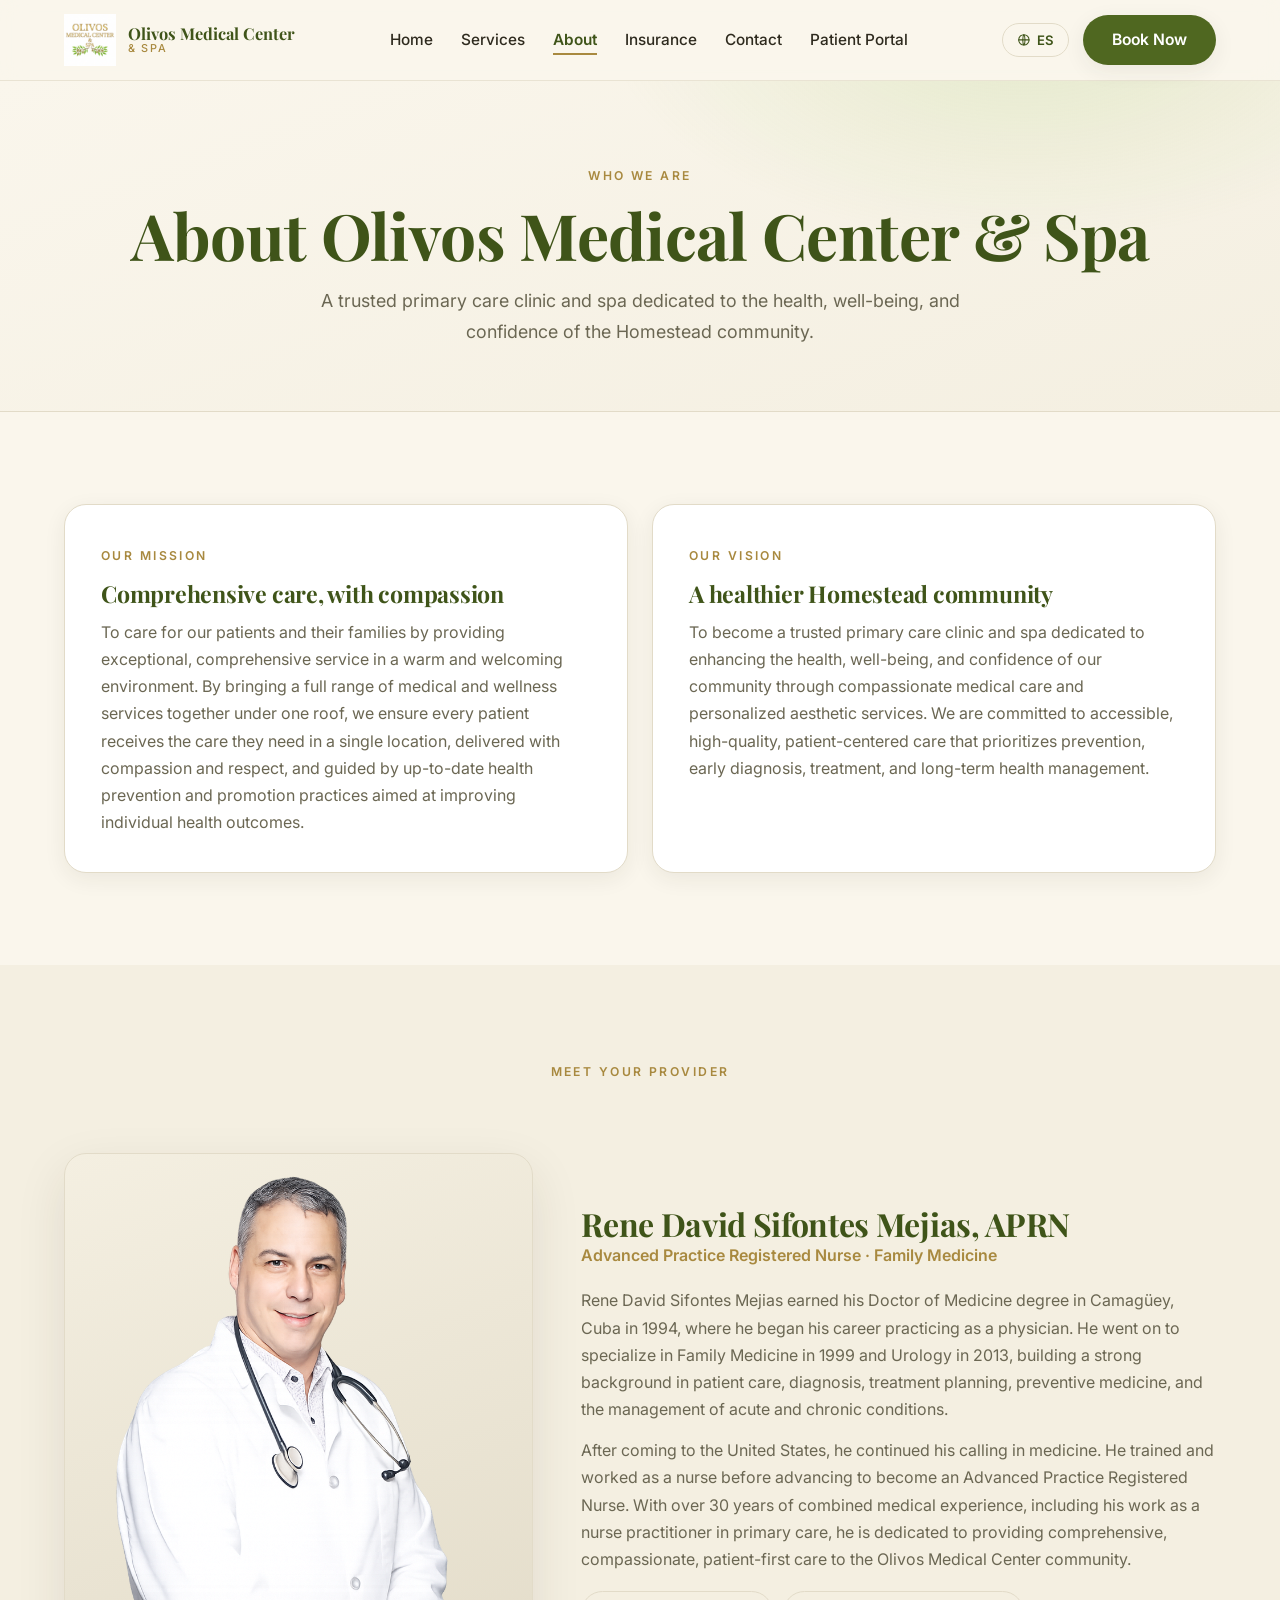
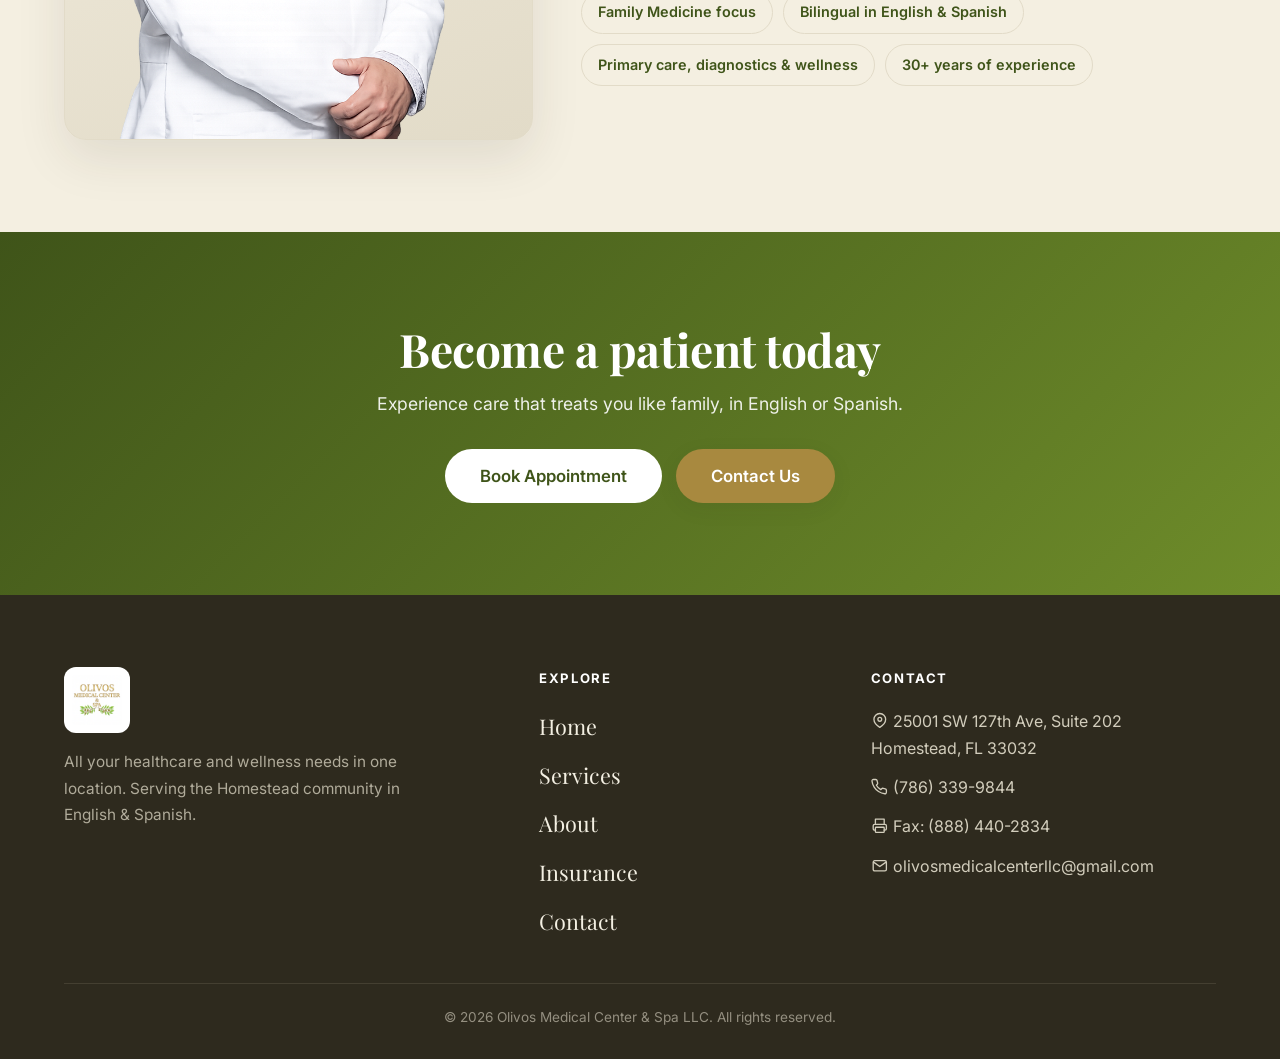
==== about.html @ 4be5aaa1 "Flat website upload" ====
<!doctype html>
<html lang="en">
<head>
  <meta charset="UTF-8" />
  <meta name="viewport" content="width=device-width, initial-scale=1.0" />
  <title>About Us | Olivos Medical Center &amp; Spa</title>
  <meta name="description" content="Meet Rene David Sifontes Mejias, APRN, and learn the mission, vision, and story behind Olivos Medical Center & Spa in Homestead, FL." />
  <link rel="icon" type="image/png" href="favicon.png" />
  <link rel="apple-touch-icon" href="olivos-logo.png" />
  <meta name="theme-color" content="#4f6720" />
  <meta property="og:type" content="website" />
  <meta property="og:site_name" content="Olivos Medical Center & Spa" />
  <meta property="og:title" content="About Us | Olivos Medical Center & Spa" />
  <meta property="og:description" content="Meet Rene David Sifontes Mejias, APRN, and the mission, vision, and story behind Olivos Medical Center & Spa in Homestead, FL." />
  <meta property="og:image" content="olivos-logo.png" />
  <meta name="twitter:card" content="summary" />
  <link rel="preconnect" href="https://fonts.googleapis.com" />
  <link rel="preconnect" href="https://fonts.gstatic.com" crossorigin />
  <link href="https://fonts.googleapis.com/css2?family=Inter:wght@400;500;600;700&family=Playfair+Display:ital,wght@0,600;0,700;1,600&display=swap" rel="stylesheet" />
  <link rel="stylesheet" href="styles.css" />
</head>
<body>

  <header class="site-header">
    <nav class="nav">
      <a class="nav-brand" href="index.html">
        <img src="olivos-logo.png" alt="Olivos Medical Center & Spa logo" />
        <span class="brand-text">Olivos Medical Center<span>&amp; Spa</span></span>
      </a>
      <ul class="nav-links">
        <li><a href="index.html" data-en="Home" data-es="Inicio">Home</a></li>
        <li><a href="services.html" data-en="Services" data-es="Servicios">Services</a></li>
        <li><a href="about.html" class="active" data-en="About" data-es="Nosotros">About</a></li>
        <li><a href="insurance.html" data-en="Insurance" data-es="Seguros">Insurance</a></li>
        <li><a href="contact.html" data-en="Contact" data-es="Contacto">Contact</a></li>
        <li><a href="#" data-link="portal" data-en="Patient Portal" data-es="Portal del Paciente">Patient Portal</a></li>
      </ul>
      <div class="nav-right">
        <button class="lang-toggle" aria-label="Switch language"><svg class="ic" viewBox="0 0 24 24" fill="none" stroke="currentColor" stroke-width="1.8" stroke-linecap="round" stroke-linejoin="round" aria-hidden="true"><circle cx="12" cy="12" r="9"/><path d="M3 12h18"/><path d="M12 3c2.6 2.6 2.6 15.4 0 18M12 3c-2.6 2.6-2.6 15.4 0 18"/></svg> <span class="lang-current">ES</span></button>
        <a href="#" data-link="booking" class="btn btn-primary" data-en="Book Now" data-es="Reservar">Book Now</a>
        <button class="nav-toggle" aria-label="Menu"><span></span><span></span><span></span></button>
      </div>
    </nav>
  </header>

  <section class="page-hero">
    <div class="container">
      <span class="eyebrow" data-en="Who We Are" data-es="Quiénes Somos">Who We Are</span>
      <h1 data-lang-en class="block">About Olivos Medical Center &amp; Spa</h1>
      <h1 data-lang-es class="block">Sobre Olivos Medical Center &amp; Spa</h1>
      <p data-lang-en>A trusted primary care clinic and spa dedicated to the health, well-being, and confidence of the Homestead community.</p>
      <p data-lang-es>Una clínica de atención primaria y spa de confianza, dedicada a la salud, el bienestar y la confianza de la comunidad de Homestead.</p>
    </div>
  </section>

  <!-- ===== MISSION & VISION ===== -->
  <section>
    <div class="container">
      <div class="mv-grid">
        <div class="mv-card">
          <span class="eyebrow" data-en="Our Mission" data-es="Nuestra Misión">Our Mission</span>
          <h3 data-lang-en class="block">Comprehensive care, with compassion</h3>
          <h3 data-lang-es class="block">Atención integral, con compasión</h3>
          <p data-lang-en>To care for our patients and their families by providing exceptional, comprehensive service in a warm and welcoming environment. By bringing a full range of medical and wellness services together under one roof, we ensure every patient receives the care they need in a single location, delivered with compassion and respect, and guided by up-to-date health prevention and promotion practices aimed at improving individual health outcomes.</p>
          <p data-lang-es>Cuidar a nuestros pacientes y sus familias brindando un servicio excepcional e integral en un ambiente cálido y acogedor. Al reunir una amplia gama de servicios médicos y de bienestar bajo un mismo techo, garantizamos que cada paciente reciba la atención que necesita en un solo lugar, con compasión y respeto, y guiados por prácticas actualizadas de prevención y promoción de la salud para mejorar los resultados individuales.</p>
        </div>
        <div class="mv-card">
          <span class="eyebrow" data-en="Our Vision" data-es="Nuestra Visión">Our Vision</span>
          <h3 data-lang-en class="block">A healthier Homestead community</h3>
          <h3 data-lang-es class="block">Una comunidad de Homestead más saludable</h3>
          <p data-lang-en>To become a trusted primary care clinic and spa dedicated to enhancing the health, well-being, and confidence of our community through compassionate medical care and personalized aesthetic services. We are committed to accessible, high-quality, patient-centered care that prioritizes prevention, early diagnosis, treatment, and long-term health management.</p>
          <p data-lang-es>Convertirnos en una clínica de atención primaria y spa de confianza, dedicada a mejorar la salud, el bienestar y la confianza de nuestra comunidad mediante atención médica compasiva y servicios estéticos personalizados. Nos comprometemos a una atención accesible, de alta calidad y centrada en el paciente, que prioriza la prevención, el diagnóstico temprano, el tratamiento y el manejo de la salud a largo plazo.</p>
        </div>
      </div>
    </div>
  </section>

  <!-- ===== PROVIDER ===== -->
  <section class="alt">
    <div class="container">
      <div class="section-head">
        <span class="eyebrow" data-en="Meet Your Provider" data-es="Conoce a tu Proveedor">Meet Your Provider</span>
      </div>
      <div class="provider">
        <div class="provider-photo">
          <img src="provider-rene.png" alt="Rene David Sifontes Mejias, APRN" loading="lazy" />
        </div>
        <div class="provider-info">
          <h3>Rene David Sifontes Mejias, APRN</h3>
          <p class="title" data-en="Advanced Practice Registered Nurse · Family Medicine" data-es="Enfermero de Práctica Avanzada · Medicina Familiar">Advanced Practice Registered Nurse · Family Medicine</p>
          <p data-lang-en>Rene David Sifontes Mejias earned his Doctor of Medicine degree in Camagüey, Cuba in 1994, where he began his career practicing as a physician. He went on to specialize in Family Medicine in 1999 and Urology in 2013, building a strong background in patient care, diagnosis, treatment planning, preventive medicine, and the management of acute and chronic conditions.</p>
          <p data-lang-es>Rene David Sifontes Mejias obtuvo su título de Doctor en Medicina en Camagüey, Cuba, en 1994, donde comenzó su carrera ejerciendo como médico. Posteriormente se especializó en Medicina Familiar en 1999 y en Urología en 2013, construyendo una sólida formación en atención al paciente, diagnóstico, planificación de tratamientos, medicina preventiva y manejo de condiciones agudas y crónicas.</p>
          <p data-lang-en>After coming to the United States, he continued his calling in medicine. He trained and worked as a nurse before advancing to become an Advanced Practice Registered Nurse. With over 30 years of combined medical experience, including his work as a nurse practitioner in primary care, he is dedicated to providing comprehensive, compassionate, patient-first care to the Olivos Medical Center community.</p>
          <p data-lang-es>Tras llegar a los Estados Unidos, continuó su vocación por la medicina. Se formó y trabajó como enfermero antes de avanzar a Enfermero de Práctica Avanzada. Con más de 30 años de experiencia médica combinada, incluyendo su trabajo como enfermero practicante en atención primaria, se dedica a brindar atención integral, compasiva y centrada en el paciente a la comunidad de Olivos Medical Center.</p>
          <div class="provider-tags">
            <span class="tag" data-en="Family Medicine focus" data-es="Enfoque en Medicina Familiar">Family Medicine focus</span>
            <span class="tag" data-en="Bilingual in English & Spanish" data-es="Bilingüe en Inglés y Español">Bilingual in English &amp; Spanish</span>
            <span class="tag" data-en="Primary care, diagnostics & wellness" data-es="Atención primaria, diagnóstico y bienestar">Primary care, diagnostics &amp; wellness</span>
            <span class="tag" data-en="30+ years of experience" data-es="Más de 30 años de experiencia">30+ years of experience</span>
          </div>
        </div>
      </div>
    </div>
  </section>

  <!-- ===== CTA ===== -->
  <section class="cta-band">
    <div class="container">
      <h2 data-lang-en class="block">Become a patient today</h2>
      <h2 data-lang-es class="block">Conviértete en paciente hoy</h2>
      <p data-lang-en>Experience care that treats you like family, in English or Spanish.</p>
      <p data-lang-es>Vive una atención que te trata como familia, en inglés o español.</p>
      <div class="hero-cta">
        <a href="#" data-link="booking" class="btn btn-white btn-lg" data-en="Book Appointment" data-es="Reservar Cita">Book Appointment</a>
        <a href="contact.html" class="btn btn-gold btn-lg" data-en="Contact Us" data-es="Contáctanos">Contact Us</a>
      </div>
    </div>
  </section>

  <footer class="site-footer">
    <div class="container">
      <div class="footer-grid">
        <div class="footer-brand">
          <img src="olivos-logo.png" alt="Olivos Medical Center & Spa" />
          <p data-en="All your healthcare and wellness needs in one location. Serving the Homestead community in English & Spanish." data-es="Toda tu salud y bienestar en un solo lugar. Sirviendo a la comunidad de Homestead en inglés y español.">All your healthcare and wellness needs in one location. Serving the Homestead community in English &amp; Spanish.</p>
        </div>
        <div>
          <h4 data-en="Explore" data-es="Explora">Explore</h4>
          <ul class="footer-nav">
            <li><a href="index.html" data-en="Home" data-es="Inicio">Home</a></li>
            <li><a href="services.html" data-en="Services" data-es="Servicios">Services</a></li>
            <li><a href="about.html" data-en="About" data-es="Nosotros">About</a></li>
            <li><a href="insurance.html" data-en="Insurance" data-es="Seguros">Insurance</a></li>
            <li><a href="contact.html" data-en="Contact" data-es="Contacto">Contact</a></li>
          </ul>
        </div>
        <div>
          <h4 data-en="Contact" data-es="Contacto">Contact</h4>
          <ul>
            <li><svg class="ic" viewBox="0 0 24 24" fill="none" stroke="currentColor" stroke-width="1.8" stroke-linecap="round" stroke-linejoin="round" aria-hidden="true"><path d="M20 10c0 6-8 11-8 11s-8-5-8-11a8 8 0 0 1 16 0z"/><circle cx="12" cy="10" r="2.6"/></svg> 25001 SW 127th Ave, Suite 202<br>Homestead, FL 33032</li>
            <li><svg class="ic" viewBox="0 0 24 24" fill="none" stroke="currentColor" stroke-width="1.8" stroke-linecap="round" stroke-linejoin="round" aria-hidden="true"><path d="M21 16.5v3a2 2 0 0 1-2.2 2 19.6 19.6 0 0 1-8.5-3 19.3 19.3 0 0 1-6-6A19.6 19.6 0 0 1 1.3 4 2 2 0 0 1 3.3 2h3a2 2 0 0 1 2 1.7c.13.95.36 1.86.7 2.76a2 2 0 0 1-.45 2.11L7.3 9.9a16 16 0 0 0 6 6l1.32-1.26a2 2 0 0 1 2.11-.45c.9.34 1.81.57 2.76.7A2 2 0 0 1 21 16.5z"/></svg> <a href="tel:+17863399844">(786) 339-9844</a></li>
            <li><svg class="ic" viewBox="0 0 24 24" fill="none" stroke="currentColor" stroke-width="1.8" stroke-linecap="round" stroke-linejoin="round" aria-hidden="true"><path d="M6 9V3h12v6"/><path d="M6 18H5a2 2 0 0 1-2-2v-4a2 2 0 0 1 2-2h14a2 2 0 0 1 2 2v4a2 2 0 0 1-2 2h-1"/><rect x="6" y="14" width="12" height="7" rx="1"/></svg> <span data-en="Fax:" data-es="Fax:">Fax:</span> (888) 440-2834</li>
            <li><svg class="ic" viewBox="0 0 24 24" fill="none" stroke="currentColor" stroke-width="1.8" stroke-linecap="round" stroke-linejoin="round" aria-hidden="true"><rect x="3" y="5" width="18" height="14" rx="2"/><path d="m3.5 7 8.5 6 8.5-6"/></svg> <a href="mailto:olivosmedicalcenterllc@gmail.com">olivosmedicalcenterllc@gmail.com</a></li>
          </ul>
        </div>
      </div>
      <div class="footer-bottom">
        <span data-en="© 2026 Olivos Medical Center & Spa LLC. All rights reserved." data-es="© 2026 Olivos Medical Center & Spa LLC. Todos los derechos reservados.">© 2026 Olivos Medical Center &amp; Spa LLC. All rights reserved.</span>
      </div>
    </div>
  </footer>

  <script src="main.js?v=5"></script>
</body>
</html>
---- styles.css ----
/* =========================================================
   Olivos Medical Center & Spa — Site Styles  (v2, editorial)
   Inspired by clean wellness/healthcare references,
   rebuilt in the Olivos olive / gold / cream brand.
   ========================================================= */

:root {
  --olive-deep: #3f5419;
  --olive: #4f6720;
  --olive-mid: #6e8c2a;
  --olive-light: #a5ca6e;
  --gold: #a8893f;
  --gold-light: #c9a95c;
  --cream: #faf6ec;
  --cream-2: #f4efe1;
  --sand: #e2dbc8;
  --ink: #2e2a1e;
  --muted: #6b6753;
  --white: #ffffff;
  --shadow: 0 18px 50px rgba(46, 42, 30, 0.10);
  --shadow-sm: 0 6px 22px rgba(46, 42, 30, 0.07);
  --radius: 22px;
  --radius-sm: 14px;
  --maxw: 1200px;
  --font-head: "Playfair Display", Georgia, "Times New Roman", serif;
  --font-body: "Inter", -apple-system, BlinkMacSystemFont, "Segoe UI", Roboto, Helvetica, Arial, sans-serif;
}

* { box-sizing: border-box; margin: 0; padding: 0; }
html { scroll-behavior: smooth; }

body {
  font-family: var(--font-body);
  color: var(--ink);
  background: var(--cream);
  line-height: 1.7;
  -webkit-font-smoothing: antialiased;
  text-rendering: optimizeLegibility;
}

h1, h2, h3 { font-family: var(--font-head); font-weight: 700; line-height: 1.12; color: var(--olive-deep); letter-spacing: -0.01em; }
h1 { font-size: clamp(2.4rem, 5.2vw, 4rem); }
h2 { font-size: clamp(1.9rem, 3.6vw, 2.9rem); }

a { color: var(--olive); text-decoration: none; }
a:hover { color: var(--gold); }
img { max-width: 100%; display: block; }

.container { width: 100%; max-width: var(--maxw); margin: 0 auto; padding: 0 24px; }
section { padding: 92px 0; }
.alt { background: var(--cream-2); }
.olive-bg { background: var(--olive-deep); color: #fff; }

/* ---------------- Inline line icons ---------------- */
.ic { width: 1.1em; height: 1.1em; display: inline-block; vertical-align: -0.16em; flex-shrink: 0; }
.ico .ic, .c-ico .ic { width: 1.5em; height: 1.5em; vertical-align: middle; }
.feature .ico { color: var(--olive); }
.lang-toggle .ic { width: 1.05em; height: 1.05em; }

/* accent-highlighted words inside headings */
.hl { color: var(--gold); font-style: italic; }
.hl-underline { background: linear-gradient(transparent 62%, rgba(165,202,110,.45) 0); }

.eyebrow {
  display: inline-block; font-family: var(--font-body); font-weight: 600;
  letter-spacing: 0.2em; text-transform: uppercase; font-size: 0.76rem;
  color: var(--gold);
}

.section-head { text-align: center; max-width: 760px; margin: 0 auto 56px; }
.section-head .eyebrow { margin-bottom: 14px; }
.section-head h2 { margin-bottom: 16px; }
.section-head p { color: var(--muted); font-size: 1.1rem; }

/* ---------------- Buttons ---------------- */
.btn {
  display: inline-flex; align-items: center; gap: 8px;
  padding: 15px 28px; border-radius: 999px; font-weight: 600;
  font-size: 0.98rem; cursor: pointer; border: 1.5px solid transparent;
  transition: transform .15s ease, box-shadow .2s ease, background .2s ease, color .2s ease;
  text-align: center; line-height: 1.1;
}
.btn:hover { transform: translateY(-2px); }
.btn-primary { background: var(--olive); color: #fff; box-shadow: var(--shadow-sm); }
.btn-primary:hover { background: var(--olive-deep); color: #fff; }
.btn-gold { background: var(--gold); color: #fff; box-shadow: var(--shadow-sm); }
.btn-gold:hover { background: #927531; color: #fff; }
.btn-outline { background: transparent; color: var(--olive-deep); border-color: var(--sand); }
.btn-outline:hover { background: var(--ink); color: #fff; border-color: var(--ink); }
.btn-white { background: #fff; color: var(--olive-deep); }
.btn-white:hover { background: var(--cream-2); color: var(--olive-deep); }
.btn-lg { padding: 17px 34px; font-size: 1.05rem; }

/* ---------------- Header / Nav ---------------- */
.site-header {
  position: sticky; top: 0; z-index: 100; background: rgba(250, 246, 236, 0.86);
  backdrop-filter: blur(12px); border-bottom: 1px solid rgba(226,219,200,.7);
}
.nav { display: flex; align-items: center; justify-content: space-between; padding: 14px 24px; max-width: var(--maxw); margin: 0 auto; gap: 16px; }
.nav-brand { display: flex; align-items: center; gap: 12px; }
.nav-brand img { height: 52px; width: auto; }
.nav-brand .brand-text { font-family: var(--font-head); font-weight: 700; color: var(--olive-deep); font-size: 1.02rem; line-height: 1.1; }
.nav-brand .brand-text span { display: block; font-family: var(--font-body); font-weight: 500; font-size: 0.68rem; letter-spacing: 0.16em; text-transform: uppercase; color: var(--gold); }

.nav-links { display: flex; align-items: center; gap: 28px; list-style: none; }
.nav-links a { color: var(--ink); font-weight: 500; font-size: 0.96rem; padding: 6px 0; position: relative; }
.nav-links a::after { content: ""; position: absolute; left: 0; bottom: 0; height: 2px; width: 0; background: var(--gold); transition: width .2s ease; }
.nav-links a:hover::after, .nav-links a.active::after { width: 100%; }
.nav-links a.active { color: var(--olive-deep); font-weight: 600; }

.nav-right { display: flex; align-items: center; gap: 14px; }
.lang-toggle {
  display: inline-flex; align-items: center; gap: 6px; cursor: pointer;
  border: 1.5px solid var(--sand); color: var(--olive-deep); background: transparent;
  border-radius: 999px; padding: 8px 14px; font-weight: 600; font-size: 0.82rem; font-family: var(--font-body);
}
.lang-toggle:hover { background: var(--olive); color: #fff; border-color: var(--olive); }
.nav-toggle { display: none; background: none; border: none; cursor: pointer; padding: 8px; }
.nav-toggle span { display: block; width: 24px; height: 2px; background: var(--olive-deep); margin: 5px 0; transition: .3s; }

/* ---------------- Hero (editorial) ---------------- */
.hero {
  position: relative; padding: 104px 0 96px;
  background:
    radial-gradient(820px 460px at 88% -8%, rgba(165,202,110,0.28), transparent 62%),
    radial-gradient(700px 420px at 5% 110%, rgba(168,137,63,0.14), transparent 60%),
    linear-gradient(168deg, var(--cream) 0%, var(--cream-2) 60%, var(--sand) 130%);
  overflow: hidden;
}
.hero .container { display: grid; grid-template-columns: 1.05fr 0.95fr; gap: 56px; align-items: center; }
.hero-content .eyebrow { margin-bottom: 18px; }
.hero-content h1 { margin: 0 0 22px; }
.hero-content p.lead { font-size: 1.2rem; color: var(--muted); margin-bottom: 32px; max-width: 540px; }
.hero-cta { display: flex; flex-wrap: wrap; gap: 14px; }
.hero-badges { display: flex; flex-wrap: wrap; gap: 10px 24px; margin-top: 32px; color: var(--olive-deep); font-weight: 600; font-size: 0.92rem; }
.hero-badges span { display: inline-flex; align-items: center; gap: 7px; }

/* hero visual card */
.hero-art { display: flex; justify-content: center; align-items: center; }
.hero-card {
  position: relative; background: #fff; border-radius: 28px; padding: 44px 40px;
  box-shadow: var(--shadow); border: 1px solid var(--sand); max-width: 420px; width: 100%; text-align: center;
}
.hero-card img { width: 78%; margin: 0 auto 18px; }
.hero-card .divider { height: 1px; background: var(--sand); margin: 18px 0; }
.hero-card .mini-stats { display: flex; justify-content: space-around; }
.hero-card .mini-stats .num { font-family: var(--font-head); font-size: 1.7rem; color: var(--olive-deep); line-height: 1; }
.hero-card .mini-stats .lbl { font-size: 0.72rem; color: var(--muted); text-transform: uppercase; letter-spacing: .08em; }
.hero-card .floating {
  position: absolute; background: var(--olive-deep); color: #fff; font-weight: 600; font-size: 0.8rem;
  padding: 8px 16px; border-radius: 999px; box-shadow: var(--shadow-sm);
}
.hero-card .floating.one { top: -14px; right: 22px; background: var(--gold); }
.hero-card .floating.two { bottom: -14px; left: 22px; }

/* ---------------- Trust strip ---------------- */
.trust-strip { background: var(--olive-deep); color: #fff; padding: 18px 0; }
.trust-strip .container { display: flex; flex-wrap: wrap; justify-content: center; gap: 14px 40px; text-align: center; }
.trust-strip .item { display: inline-flex; align-items: center; gap: 8px; font-weight: 500; font-size: 0.96rem; }
.trust-strip .item .ico { color: var(--gold-light); }

/* ---------------- Feature row (everything you want) ---------------- */
.grid { display: grid; gap: 24px; }
.grid-2 { grid-template-columns: repeat(2, 1fr); }
.grid-3 { grid-template-columns: repeat(3, 1fr); }
.grid-4 { grid-template-columns: repeat(4, 1fr); }

.card {
  background: #fff; border: 1px solid var(--sand); border-radius: var(--radius);
  padding: 30px; box-shadow: var(--shadow-sm); transition: transform .18s ease, box-shadow .18s ease;
}
.card:hover { transform: translateY(-4px); box-shadow: var(--shadow); }
.card .ico {
  width: 54px; height: 54px; border-radius: 15px; display: grid; place-items: center; font-size: 1.4rem;
  background: linear-gradient(135deg, var(--olive-light), var(--olive-mid)); color: #fff; margin-bottom: 18px;
}
.card h3 { font-size: 1.28rem; margin-bottom: 8px; }
.card p { color: var(--muted); font-size: 0.98rem; }

.feature-row { display: grid; grid-template-columns: repeat(3, 1fr); gap: 18px 40px; }
.feature { display: flex; gap: 16px; align-items: flex-start; }
.feature .ico { font-size: 1.5rem; width: 46px; height: 46px; border-radius: 13px; display: grid; place-items: center; background: var(--cream-2); border: 1px solid var(--sand); flex-shrink: 0; }
.feature h4 { font-family: var(--font-head); font-size: 1.12rem; color: var(--olive-deep); margin-bottom: 2px; }
.feature p { color: var(--muted); font-size: 0.92rem; }

/* ---------------- Category card grid ---------------- */
.cat-grid { display: grid; grid-template-columns: repeat(3, 1fr); gap: 20px; }
.cat-card {
  --ov: linear-gradient(180deg, rgba(46,42,30,0.10) 0%, rgba(46,42,30,0.33) 46%, rgba(46,42,30,0.82) 100%);
  position: relative; border-radius: 22px; overflow: hidden; min-height: 250px;
  display: flex; flex-direction: column; justify-content: flex-end; padding: 24px; color: #fff;
  box-shadow: var(--shadow-sm); transition: transform .2s ease, box-shadow .2s ease;
  background-color: var(--olive-deep);
  background-size: cover; background-position: center; background-repeat: no-repeat;
}
.cat-card:hover { transform: translateY(-5px); box-shadow: var(--shadow); }
.cat-card > * { position: relative; z-index: 2; }
.cat-card .c-ico { position: absolute; top: 20px; left: 20px; font-size: 1.6rem; z-index: 2; opacity: .96; }
.cat-card .label { font-family: var(--font-head); font-size: 1.45rem; line-height: 1.1; }
.cat-card .desc { font-size: 0.92rem; opacity: 0.94; margin-top: 6px; }
/* Each card layers: dark overlay (keeps text readable) + a service photo you drop into
   /assets + a brand-gradient fallback that shows until the photo is added. */
.cat-card.c1 { background-image: var(--ov), url('cat-primary.webp'),     linear-gradient(150deg,#6e8c2a,#3f5419); }
.cat-card.c2 { background-image: var(--ov), url('cat-diagnostics.webp'), linear-gradient(150deg,#a8893f,#6b531f); }
.cat-card.c3 { background-image: var(--ov), url('cat-wellness.webp'),    linear-gradient(150deg,#88a64a,#4f6720); }
.cat-card.c4 { background-image: var(--ov), url('cat-mens.webp'),        linear-gradient(150deg,#557030,#2e3d12); }
.cat-card.c5 { background-image: var(--ov), url('cat-aesthetics.webp'),  linear-gradient(150deg,#c9a95c,#8a6d2c); }
.cat-card.c6 { background-image: var(--ov), url('cat-inhome.webp'),      linear-gradient(150deg,#7d9a3a,#46611c); }

/* ---------------- Stats band ---------------- */
.stats-band { background: var(--olive-deep); color: #fff; }
.stats { display: grid; grid-template-columns: repeat(4, 1fr); gap: 24px; text-align: center; }
.stat .num { font-family: var(--font-head); font-size: clamp(2.2rem, 4vw, 3.1rem); color: #fff; line-height: 1; }
.stat .num .accent { color: var(--gold-light); }
.stat .label { color: rgba(255,255,255,.82); font-size: 0.95rem; margin-top: 8px; }

/* ---------------- Quote block ---------------- */
.quote-block { text-align: center; max-width: 900px; margin: 0 auto; }
.quote-block .mark { font-family: var(--font-head); font-size: 3rem; color: var(--gold); line-height: 0; }
.quote-block p { font-family: var(--font-head); font-size: clamp(1.5rem, 3vw, 2.1rem); line-height: 1.4; color: var(--olive-deep); margin: 18px 0; }
.quote-block .by { color: var(--muted); font-weight: 600; letter-spacing: .04em; }

/* ---------------- Split feature ---------------- */
.split { display: grid; grid-template-columns: 1fr 1fr; gap: 56px; align-items: center; }
.split.reverse .split-media { order: 2; }
.split-media { border-radius: var(--radius); overflow: hidden; box-shadow: var(--shadow); border: 1px solid var(--sand); background: linear-gradient(160deg, var(--cream-2), var(--sand)); min-height: 340px; display: grid; place-items: center; }
.split-media img { width: 100%; height: 100%; object-fit: cover; }
.split-media .placeholder { text-align: center; color: var(--olive-mid); padding: 40px; }
.split-media .placeholder .big { font-size: 3rem; }
.split-text .eyebrow { margin-bottom: 14px; }
.split-text h2 { margin-bottom: 16px; }
.split-text p { color: var(--muted); margin-bottom: 14px; font-size: 1.05rem; }
.split-list { list-style: none; display: grid; gap: 10px; margin: 18px 0 26px; }
.split-list li { padding-left: 30px; position: relative; color: var(--ink); }
.split-list li::before { content: "✓"; position: absolute; left: 0; color: var(--olive-mid); font-weight: 700; }

/* ---------------- Services index (editorial directory) ---------------- */
.svc-index-cat { margin-bottom: 46px; }
.svc-index-cat .cat-head { display: flex; align-items: baseline; gap: 14px; border-bottom: 2px solid var(--sand); padding-bottom: 12px; margin-bottom: 22px; }
.svc-index-cat .cat-head h3 { font-size: 1.7rem; }
.svc-index-cat .cat-head .count { color: var(--gold); font-weight: 600; font-size: 0.85rem; letter-spacing: .08em; text-transform: uppercase; }
.svc-index-list { columns: 2; column-gap: 56px; }
.svc-index-item { break-inside: avoid; padding: 14px 0; border-bottom: 1px solid var(--sand); }
.svc-index-item h4 { font-family: var(--font-head); font-size: 1.18rem; color: var(--olive-deep); margin-bottom: 3px; }
.svc-index-item p { color: var(--muted); font-size: 0.94rem; line-height: 1.5; }

/* ---------------- Service detail (kept for compatibility) ---------------- */
.svc-cat { margin-bottom: 8px; }
.svc-cat h3 { font-size: 1.5rem; color: var(--olive-deep); margin-bottom: 6px; }
.svc-cat .cat-label { color: var(--gold); font-weight: 600; letter-spacing: 0.12em; text-transform: uppercase; font-size: 0.74rem; }
.svc-detail { display: grid; grid-template-columns: repeat(2, 1fr); gap: 24px; }
.svc-item { background: #fff; border: 1px solid var(--sand); border-left: 4px solid var(--olive-mid); border-radius: var(--radius-sm); padding: 24px; }
.svc-item h4 { font-family: var(--font-head); color: var(--olive-deep); font-size: 1.2rem; margin-bottom: 12px; }
.svc-item .row { margin-bottom: 10px; }
.svc-item .row b { display: block; color: var(--gold); font-size: 0.72rem; letter-spacing: 0.1em; text-transform: uppercase; margin-bottom: 2px; }
.svc-item .row span { color: var(--muted); font-size: 0.96rem; }

.pill-list { display: flex; flex-wrap: wrap; gap: 12px; }
.pill { background: #fff; border: 1px solid var(--sand); border-radius: 999px; padding: 12px 22px; font-weight: 600; color: var(--olive-deep); box-shadow: var(--shadow-sm); font-size: 0.98rem; }

/* ---------------- About / Provider ---------------- */
.provider { display: grid; grid-template-columns: 0.85fr 1.15fr; gap: 48px; align-items: center; }
.provider-photo { border-radius: var(--radius); overflow: hidden; box-shadow: var(--shadow); background: linear-gradient(160deg, var(--cream-2), var(--sand)); border: 1px solid var(--sand); aspect-ratio: 4 / 5; display: grid; place-items: end center; }
.provider-photo img { width: 100%; height: 100%; object-fit: contain; object-position: center bottom; display: block; }
.provider-info h3 { font-size: 2rem; }
.provider-info .title { color: var(--gold); font-weight: 600; margin-bottom: 18px; }
.provider-info p { color: var(--muted); margin-bottom: 14px; }
.provider-tags { display: flex; flex-wrap: wrap; gap: 10px; margin-top: 18px; }
.tag { background: var(--cream-2); border: 1px solid var(--sand); border-radius: 999px; padding: 8px 16px; font-weight: 600; color: var(--olive-deep); font-size: 0.9rem; }

.mv-grid { display: grid; grid-template-columns: 1fr 1fr; gap: 24px; }
.mv-card { background: #fff; border: 1px solid var(--sand); border-radius: var(--radius); padding: 36px; box-shadow: var(--shadow-sm); }
.mv-card .eyebrow { margin-bottom: 6px; }
.mv-card h3 { margin: 8px 0 12px; font-size: 1.45rem; }
.mv-card p { color: var(--muted); }

/* ---------------- Insurance ---------------- */
.ins-grid { display: grid; grid-template-columns: repeat(2, 1fr); gap: 24px; }
.ins-card { background: #fff; border: 1px solid var(--sand); border-radius: var(--radius); padding: 30px; box-shadow: var(--shadow-sm); }
.ins-card .badge { display: inline-block; background: var(--olive); color: #fff; border-radius: 999px; padding: 4px 14px; font-size: 0.78rem; font-weight: 700; letter-spacing: 0.06em; margin-bottom: 12px; }
.ins-card .badge.free { background: var(--olive-mid); }
.ins-card .badge.pay { background: var(--gold); }
.ins-card h3 { font-size: 1.3rem; margin-bottom: 8px; }
.ins-card p { color: var(--muted); margin-bottom: 6px; }
.ins-card .carriers { color: var(--olive-deep); font-weight: 600; }

.pay-box { background: linear-gradient(160deg, var(--olive-deep), var(--olive)); color: #fff; border-radius: var(--radius); padding: 44px; box-shadow: var(--shadow); }
.pay-box h3 { color: #fff; font-size: 1.7rem; }
.pay-box .price { font-family: var(--font-head); font-size: 2.8rem; color: var(--gold-light); margin: 6px 0 18px; }
.pay-box ul { list-style: none; display: grid; grid-template-columns: 1fr 1fr; gap: 10px 24px; margin: 18px 0; }
.pay-box ul li { padding-left: 26px; position: relative; }
.pay-box ul li::before { content: "✓"; position: absolute; left: 0; color: var(--gold-light); font-weight: 700; }
.pay-box .followup { background: rgba(255,255,255,0.12); border-radius: var(--radius-sm); padding: 14px 18px; margin-top: 10px; }
.pay-box .fineprint { font-size: 0.84rem; opacity: 0.8; margin-top: 14px; }

/* ---------------- Contact ---------------- */
.contact-grid { display: grid; grid-template-columns: 1fr 1.2fr; gap: 40px; align-items: start; }
.contact-info { display: grid; gap: 18px; }
.info-card { background: #fff; border: 1px solid var(--sand); border-radius: var(--radius-sm); padding: 22px; box-shadow: var(--shadow-sm); display: flex; gap: 16px; align-items: flex-start; }
.info-card .ico { color: var(--olive-mid); flex-shrink: 0; margin-top: 3px; font-size: 1.2rem; }
.info-card h4 { font-family: var(--font-body); font-size: 0.78rem; letter-spacing: 0.1em; text-transform: uppercase; color: var(--gold); margin-bottom: 4px; }
.info-card p, .info-card a { color: var(--ink); font-weight: 500; margin: 0; }
.map-wrap { border-radius: var(--radius); overflow: hidden; box-shadow: var(--shadow); border: 1px solid var(--sand); min-height: 440px; }
.map-wrap iframe { width: 100%; height: 100%; min-height: 440px; border: 0; display: block; }

.hours-table { width: 100%; border-collapse: collapse; }
.hours-table td { padding: 10px 0; border-bottom: 1px solid var(--sand); color: var(--muted); }
.hours-table td:last-child { text-align: right; font-weight: 600; color: var(--olive-deep); }

/* ---------------- CTA band ---------------- */
.cta-band { background: linear-gradient(135deg, var(--olive-deep), var(--olive-mid)); color: #fff; text-align: center; }
.cta-band h2 { color: #fff; margin-bottom: 14px; }
.cta-band p { color: rgba(255,255,255,0.9); max-width: 620px; margin: 0 auto 30px; font-size: 1.1rem; }
.cta-band .hero-cta { justify-content: center; }

/* ---------------- Page hero (sub pages) ---------------- */
.page-hero {
  padding: 80px 0 64px; text-align: center; border-bottom: 1px solid var(--sand);
  background:
    radial-gradient(700px 380px at 80% -20%, rgba(165,202,110,0.24), transparent 60%),
    linear-gradient(160deg, var(--cream) 0%, var(--cream-2) 100%);
}
.page-hero .eyebrow { margin-bottom: 12px; }
.page-hero h1 { margin: 0 0 16px; }
.page-hero p { color: var(--muted); max-width: 660px; margin: 0 auto; font-size: 1.12rem; }

/* ---------------- Footer ---------------- */
.site-footer { background: var(--ink); color: #d2cdbc; padding: 72px 0 30px; }
.footer-grid { display: grid; grid-template-columns: 1.5fr 1fr 1.2fr; gap: 44px; }
.site-footer h4 { color: #fff; font-family: var(--font-body); font-size: 0.82rem; letter-spacing: 0.12em; text-transform: uppercase; margin-bottom: 18px; }
.site-footer a { color: #d2cdbc; }
.site-footer a:hover { color: var(--gold-light); }
.site-footer ul { list-style: none; display: grid; gap: 12px; }
.site-footer .footer-nav a { font-family: var(--font-head); font-size: 1.35rem; color: #f3efe2; }
.site-footer .footer-nav a:hover { color: var(--gold-light); }
.footer-brand img { height: 66px; background: #fff; border-radius: 12px; padding: 8px; margin-bottom: 16px; }
.footer-brand p { color: #b0ab9a; font-size: 0.96rem; max-width: 340px; }
.footer-bottom { border-top: 1px solid #443f31; margin-top: 44px; padding-top: 22px; text-align: center; color: #948f80; font-size: 0.85rem; }

/* ---------------- Language visibility ---------------- */
[data-lang-es] { display: none; }
html[lang="es"] [data-lang-en] { display: none; }
html[lang="es"] [data-lang-es] { display: inline; }
html[lang="es"] [data-lang-es].block, [data-lang-en].block { display: block; }
html[lang="es"] [data-lang-en].block { display: none; }

/* ---------------- Responsive ---------------- */
@media (max-width: 980px) {
  .hero .container { grid-template-columns: 1fr; }
  .hero-art { order: -1; }
  .hero-card { max-width: 340px; }
  .cat-grid { grid-template-columns: repeat(2, 1fr); }
  .feature-row { grid-template-columns: repeat(2, 1fr); }
  .stats { grid-template-columns: repeat(2, 1fr); gap: 32px 24px; }
  .grid-3, .grid-4 { grid-template-columns: repeat(2, 1fr); }
  .provider { grid-template-columns: 1fr; }
  .provider-photo { max-width: 380px; margin: 0 auto; }
  .contact-grid { grid-template-columns: 1fr; }
  .svc-detail, .ins-grid, .mv-grid { grid-template-columns: 1fr; }
  .pay-box ul { grid-template-columns: 1fr; }
  .split { grid-template-columns: 1fr; gap: 32px; }
  .split.reverse .split-media { order: 0; }
  .svc-index-list { columns: 1; }

  .nav-toggle { display: block; }
  .nav-links {
    position: fixed; top: 81px; right: 0; left: 0; background: var(--cream);
    flex-direction: column; gap: 0; align-items: stretch; padding: 8px 24px 20px;
    border-bottom: 1px solid var(--sand); box-shadow: var(--shadow);
    transform: translateY(-150%); transition: transform .28s ease; max-height: 84vh; overflow: auto;
  }
  .nav-links.open { transform: translateY(0); }
  .nav-links li { border-bottom: 1px solid var(--sand); }
  .nav-links a { display: block; padding: 14px 0; }
}
@media (max-width: 600px) {
  section { padding: 60px 0; }
  .cat-grid, .feature-row, .grid-3, .grid-4, .grid-2 { grid-template-columns: 1fr; }
  .stats { grid-template-columns: 1fr 1fr; }
  .footer-grid { grid-template-columns: 1fr; }
  .nav-brand .brand-text { display: none; }
  .hero-cta .btn { width: 100%; justify-content: center; }
  .site-footer .footer-nav a { font-size: 1.2rem; }
}

/* ---------------- Patient reviews ---------------- */
#google-reviews:empty { display: none; }
.reviews-cta {
  background: #fff; border: 1px solid var(--sand); border-radius: var(--radius);
  box-shadow: var(--shadow-sm); padding: 34px 40px; display: flex; align-items: center;
  justify-content: space-between; gap: 24px; flex-wrap: wrap;
}
.reviews-rating .stars { color: var(--gold); font-size: 2rem; letter-spacing: 3px; line-height: 1; }
.reviews-rating .rating-text { color: var(--muted); margin-top: 8px; font-weight: 600; }
.reviews-buttons { display: flex; gap: 14px; flex-wrap: wrap; }
@media (max-width: 620px) {
  .reviews-cta { flex-direction: column; text-align: center; align-items: center; padding: 30px 24px; }
  .reviews-buttons { width: 100%; }
  .reviews-buttons .btn { width: 100%; justify-content: center; }
}

/* ---------------- Booking / appointment form ---------------- */
.booking-layout { display: grid; grid-template-columns: 1.4fr 0.9fr; gap: 32px; align-items: start; }
.form-card { background: #fff; border: 1px solid var(--sand); border-radius: var(--radius); padding: 36px; box-shadow: var(--shadow-sm); }
.form-card h2 { font-size: 1.6rem; margin-bottom: 6px; }
.form-card .sub { color: var(--muted); }
.form-grid { display: grid; grid-template-columns: 1fr 1fr; gap: 18px; margin-top: 24px; }
.field { display: flex; flex-direction: column; gap: 6px; }
.field.full { grid-column: 1 / -1; }
.field label { font-weight: 600; font-size: 0.86rem; color: var(--olive-deep); }
.field label .req { color: #b4532a; }
.field input, .field select, .field textarea {
  font-family: var(--font-body); font-size: 1rem; padding: 12px 14px; border: 1.5px solid var(--sand);
  border-radius: 12px; background: var(--cream); color: var(--ink); transition: border-color .15s ease, background .15s ease; width: 100%;
}
.field input:focus, .field select:focus, .field textarea:focus { outline: none; border-color: var(--olive-mid); background: #fff; }
.field textarea { resize: vertical; min-height: 92px; }
.form-actions { margin-top: 26px; display: flex; align-items: center; gap: 16px; flex-wrap: wrap; }
.form-note { font-size: 0.85rem; color: var(--muted); margin-top: 16px; }
.form-success { display: none; background: #eef3e2; border: 1px solid var(--olive-light); color: var(--olive-deep); border-radius: 12px; padding: 16px 18px; margin-top: 18px; font-weight: 500; }

.call-panel { background: linear-gradient(160deg, var(--olive-deep), var(--olive)); color: #fff; border-radius: var(--radius); padding: 36px; box-shadow: var(--shadow); position: sticky; top: 96px; }
.call-panel .eyebrow { color: var(--gold-light); margin-bottom: 10px; }
.call-panel h3 { color: #fff; font-size: 1.5rem; margin-bottom: 10px; }
.call-panel p { color: rgba(255,255,255,.9); margin-bottom: 20px; }
.call-panel .phone { font-family: var(--font-head); font-size: 1.9rem; color: var(--gold-light); display: inline-block; margin-bottom: 6px; }
.call-panel .phone:hover { color: #fff; }
.call-panel .hours-mini { border-top: 1px solid rgba(255,255,255,.2); margin-top: 24px; padding-top: 18px; font-size: 0.92rem; color: rgba(255,255,255,.9); }
.call-panel .hours-mini div { display: flex; justify-content: space-between; padding: 4px 0; }

@media (max-width: 900px) {
  .booking-layout { grid-template-columns: 1fr; }
  .call-panel { position: static; }
  .form-grid { grid-template-columns: 1fr; }
}
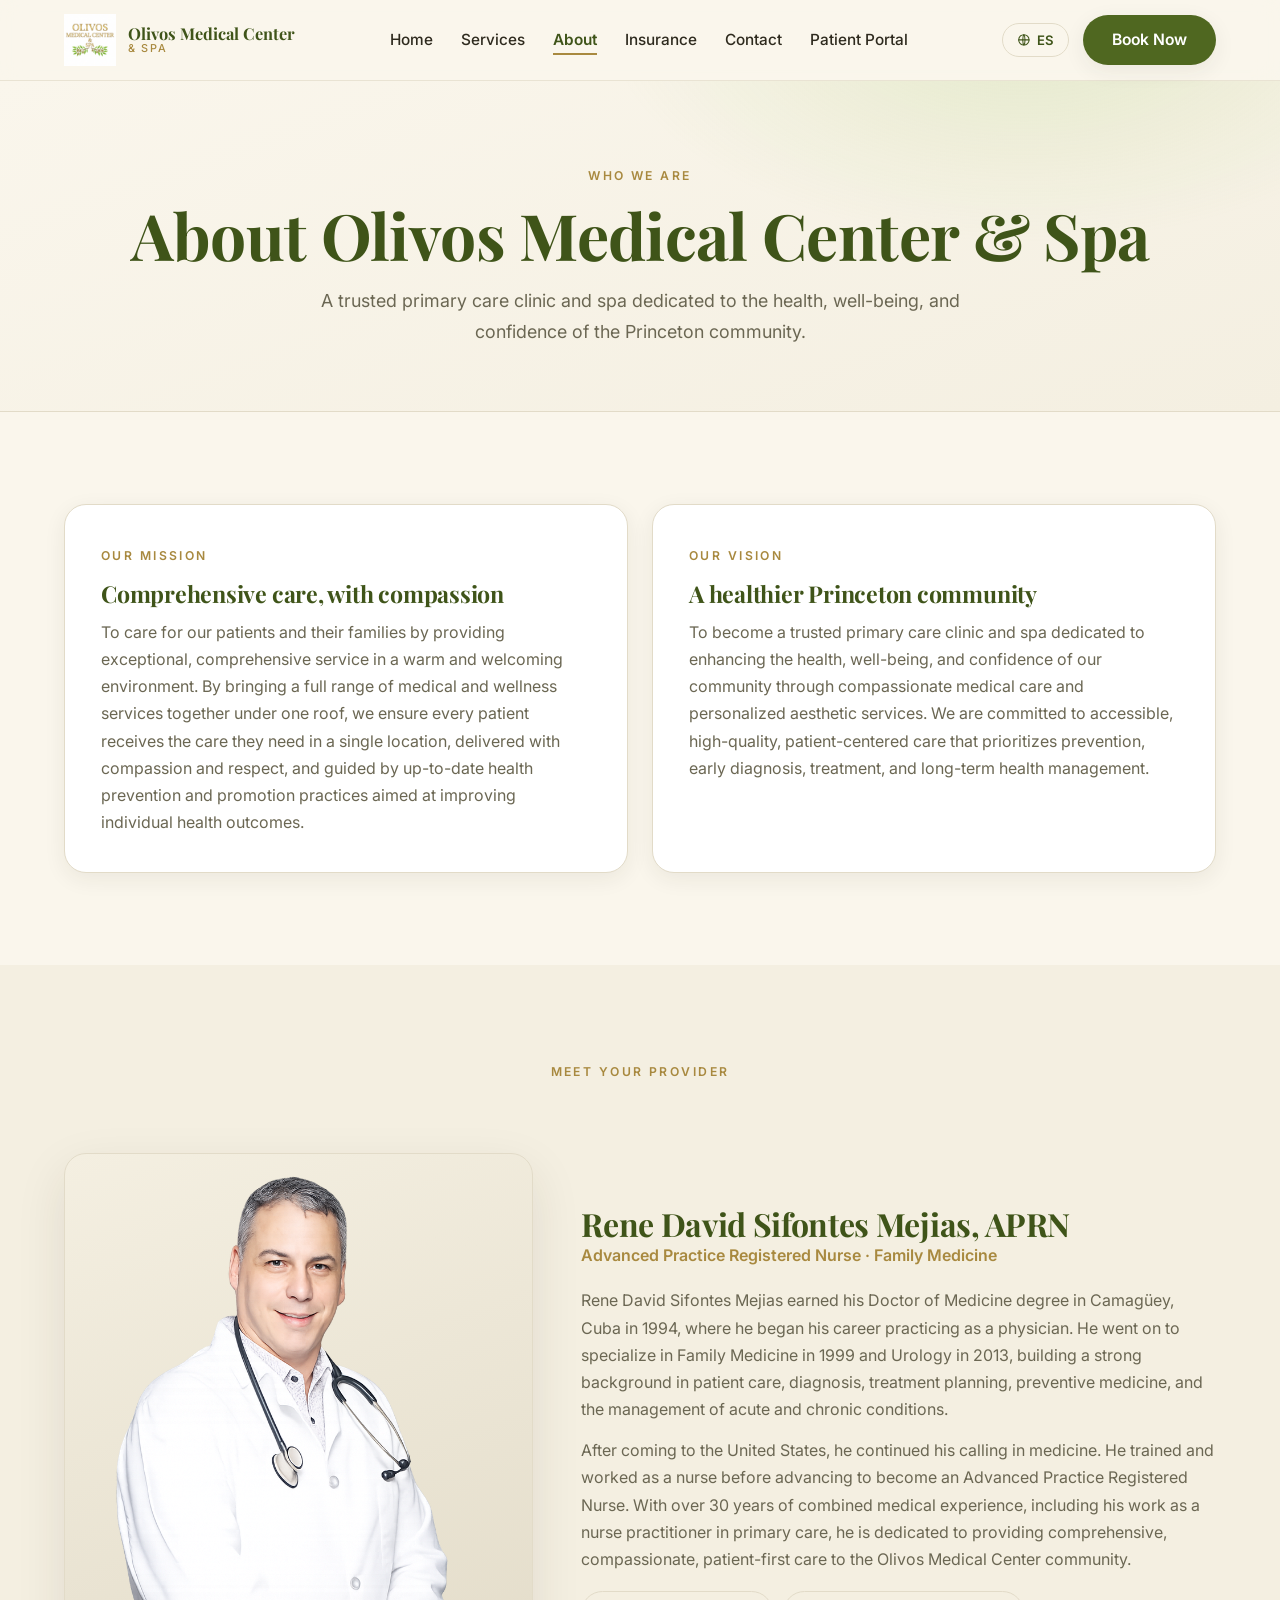
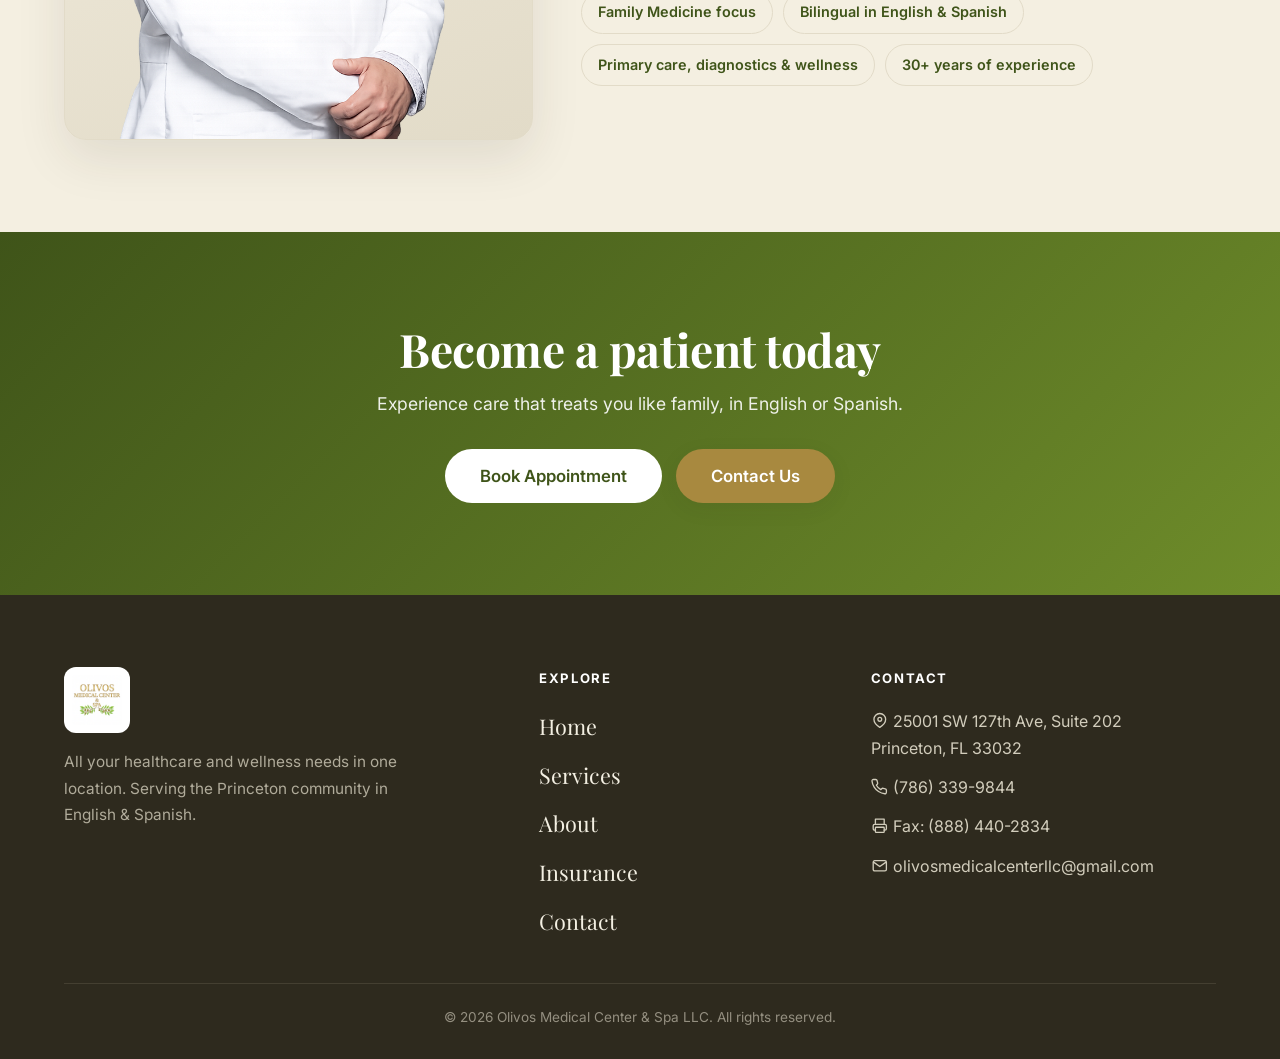
==== commit d7a7ed1c: "Add files via upload Insurance Logo grid + Update hours" ====
--- a/about.html
+++ b/about.html
@@ -4,14 +4,14 @@
   <meta charset="UTF-8" />
   <meta name="viewport" content="width=device-width, initial-scale=1.0" />
   <title>About Us | Olivos Medical Center &amp; Spa</title>
-  <meta name="description" content="Meet Rene David Sifontes Mejias, APRN, and learn the mission, vision, and story behind Olivos Medical Center & Spa in Homestead, FL." />
+  <meta name="description" content="Meet Rene David Sifontes Mejias, APRN, and learn the mission, vision, and story behind Olivos Medical Center & Spa in Princeton, FL." />
   <link rel="icon" type="image/png" href="favicon.png" />
   <link rel="apple-touch-icon" href="olivos-logo.png" />
   <meta name="theme-color" content="#4f6720" />
   <meta property="og:type" content="website" />
   <meta property="og:site_name" content="Olivos Medical Center & Spa" />
   <meta property="og:title" content="About Us | Olivos Medical Center & Spa" />
-  <meta property="og:description" content="Meet Rene David Sifontes Mejias, APRN, and the mission, vision, and story behind Olivos Medical Center & Spa in Homestead, FL." />
+  <meta property="og:description" content="Meet Rene David Sifontes Mejias, APRN, and the mission, vision, and story behind Olivos Medical Center & Spa in Princeton, FL." />
   <meta property="og:image" content="olivos-logo.png" />
   <meta name="twitter:card" content="summary" />
   <link rel="preconnect" href="https://fonts.googleapis.com" />
@@ -48,8 +48,8 @@
       <span class="eyebrow" data-en="Who We Are" data-es="Quiénes Somos">Who We Are</span>
       <h1 data-lang-en class="block">About Olivos Medical Center &amp; Spa</h1>
       <h1 data-lang-es class="block">Sobre Olivos Medical Center &amp; Spa</h1>
-      <p data-lang-en>A trusted primary care clinic and spa dedicated to the health, well-being, and confidence of the Homestead community.</p>
-      <p data-lang-es>Una clínica de atención primaria y spa de confianza, dedicada a la salud, el bienestar y la confianza de la comunidad de Homestead.</p>
+      <p data-lang-en>A trusted primary care clinic and spa dedicated to the health, well-being, and confidence of the Princeton community.</p>
+      <p data-lang-es>Una clínica de atención primaria y spa de confianza, dedicada a la salud, el bienestar y la confianza de la comunidad de Princeton.</p>
     </div>
   </section>
 
@@ -66,8 +66,8 @@
         </div>
         <div class="mv-card">
           <span class="eyebrow" data-en="Our Vision" data-es="Nuestra Visión">Our Vision</span>
-          <h3 data-lang-en class="block">A healthier Homestead community</h3>
-          <h3 data-lang-es class="block">Una comunidad de Homestead más saludable</h3>
+          <h3 data-lang-en class="block">A healthier Princeton community</h3>
+          <h3 data-lang-es class="block">Una comunidad de Princeton más saludable</h3>
           <p data-lang-en>To become a trusted primary care clinic and spa dedicated to enhancing the health, well-being, and confidence of our community through compassionate medical care and personalized aesthetic services. We are committed to accessible, high-quality, patient-centered care that prioritizes prevention, early diagnosis, treatment, and long-term health management.</p>
           <p data-lang-es>Convertirnos en una clínica de atención primaria y spa de confianza, dedicada a mejorar la salud, el bienestar y la confianza de nuestra comunidad mediante atención médica compasiva y servicios estéticos personalizados. Nos comprometemos a una atención accesible, de alta calidad y centrada en el paciente, que prioriza la prevención, el diagnóstico temprano, el tratamiento y el manejo de la salud a largo plazo.</p>
         </div>
@@ -122,7 +122,7 @@
       <div class="footer-grid">
         <div class="footer-brand">
           <img src="olivos-logo.png" alt="Olivos Medical Center & Spa" />
-          <p data-en="All your healthcare and wellness needs in one location. Serving the Homestead community in English & Spanish." data-es="Toda tu salud y bienestar en un solo lugar. Sirviendo a la comunidad de Homestead en inglés y español.">All your healthcare and wellness needs in one location. Serving the Homestead community in English &amp; Spanish.</p>
+          <p data-en="All your healthcare and wellness needs in one location. Serving the Princeton community in English & Spanish." data-es="Toda tu salud y bienestar en un solo lugar. Sirviendo a la comunidad de Princeton en inglés y español.">All your healthcare and wellness needs in one location. Serving the Princeton community in English &amp; Spanish.</p>
         </div>
         <div>
           <h4 data-en="Explore" data-es="Explora">Explore</h4>
@@ -137,7 +137,7 @@
         <div>
           <h4 data-en="Contact" data-es="Contacto">Contact</h4>
           <ul>
-            <li><svg class="ic" viewBox="0 0 24 24" fill="none" stroke="currentColor" stroke-width="1.8" stroke-linecap="round" stroke-linejoin="round" aria-hidden="true"><path d="M20 10c0 6-8 11-8 11s-8-5-8-11a8 8 0 0 1 16 0z"/><circle cx="12" cy="10" r="2.6"/></svg> 25001 SW 127th Ave, Suite 202<br>Homestead, FL 33032</li>
+            <li><svg class="ic" viewBox="0 0 24 24" fill="none" stroke="currentColor" stroke-width="1.8" stroke-linecap="round" stroke-linejoin="round" aria-hidden="true"><path d="M20 10c0 6-8 11-8 11s-8-5-8-11a8 8 0 0 1 16 0z"/><circle cx="12" cy="10" r="2.6"/></svg> 25001 SW 127th Ave, Suite 202<br>Princeton, FL 33032</li>
             <li><svg class="ic" viewBox="0 0 24 24" fill="none" stroke="currentColor" stroke-width="1.8" stroke-linecap="round" stroke-linejoin="round" aria-hidden="true"><path d="M21 16.5v3a2 2 0 0 1-2.2 2 19.6 19.6 0 0 1-8.5-3 19.3 19.3 0 0 1-6-6A19.6 19.6 0 0 1 1.3 4 2 2 0 0 1 3.3 2h3a2 2 0 0 1 2 1.7c.13.95.36 1.86.7 2.76a2 2 0 0 1-.45 2.11L7.3 9.9a16 16 0 0 0 6 6l1.32-1.26a2 2 0 0 1 2.11-.45c.9.34 1.81.57 2.76.7A2 2 0 0 1 21 16.5z"/></svg> <a href="tel:+17863399844">(786) 339-9844</a></li>
             <li><svg class="ic" viewBox="0 0 24 24" fill="none" stroke="currentColor" stroke-width="1.8" stroke-linecap="round" stroke-linejoin="round" aria-hidden="true"><path d="M6 9V3h12v6"/><path d="M6 18H5a2 2 0 0 1-2-2v-4a2 2 0 0 1 2-2h14a2 2 0 0 1 2 2v4a2 2 0 0 1-2 2h-1"/><rect x="6" y="14" width="12" height="7" rx="1"/></svg> <span data-en="Fax:" data-es="Fax:">Fax:</span> (888) 440-2834</li>
             <li><svg class="ic" viewBox="0 0 24 24" fill="none" stroke="currentColor" stroke-width="1.8" stroke-linecap="round" stroke-linejoin="round" aria-hidden="true"><rect x="3" y="5" width="18" height="14" rx="2"/><path d="m3.5 7 8.5 6 8.5-6"/></svg> <a href="mailto:olivosmedicalcenterllc@gmail.com">olivosmedicalcenterllc@gmail.com</a></li>
--- a/styles.css
+++ b/styles.css
@@ -200,12 +200,12 @@
 .cat-card .desc { font-size: 0.92rem; opacity: 0.94; margin-top: 6px; }
 /* Each card layers: dark overlay (keeps text readable) + a service photo you drop into
    /assets + a brand-gradient fallback that shows until the photo is added. */
-.cat-card.c1 { background-image: var(--ov), url('cat-primary.webp'),     linear-gradient(150deg,#6e8c2a,#3f5419); }
-.cat-card.c2 { background-image: var(--ov), url('cat-diagnostics.webp'), linear-gradient(150deg,#a8893f,#6b531f); }
-.cat-card.c3 { background-image: var(--ov), url('cat-wellness.webp'),    linear-gradient(150deg,#88a64a,#4f6720); }
-.cat-card.c4 { background-image: var(--ov), url('cat-mens.webp'),        linear-gradient(150deg,#557030,#2e3d12); }
-.cat-card.c5 { background-image: var(--ov), url('cat-aesthetics.webp'),  linear-gradient(150deg,#c9a95c,#8a6d2c); }
-.cat-card.c6 { background-image: var(--ov), url('cat-inhome.webp'),      linear-gradient(150deg,#7d9a3a,#46611c); }
+.cat-card.c1 { background-image: linear-gradient(180deg, rgba(46,42,30,0.10) 0%, rgba(46,42,30,0.33) 46%, rgba(46,42,30,0.82) 100%), url('cat-primary.webp'),     linear-gradient(150deg,#6e8c2a,#3f5419); }
+.cat-card.c2 { background-image: linear-gradient(180deg, rgba(46,42,30,0.10) 0%, rgba(46,42,30,0.33) 46%, rgba(46,42,30,0.82) 100%), url('cat-diagnostics.webp'), linear-gradient(150deg,#a8893f,#6b531f); }
+.cat-card.c3 { background-image: linear-gradient(180deg, rgba(46,42,30,0.10) 0%, rgba(46,42,30,0.33) 46%, rgba(46,42,30,0.82) 100%), url('cat-wellness.webp'),    linear-gradient(150deg,#88a64a,#4f6720); }
+.cat-card.c4 { background-image: linear-gradient(180deg, rgba(46,42,30,0.10) 0%, rgba(46,42,30,0.33) 46%, rgba(46,42,30,0.82) 100%), url('cat-mens.webp'),        linear-gradient(150deg,#557030,#2e3d12); }
+.cat-card.c5 { background-image: linear-gradient(180deg, rgba(46,42,30,0.10) 0%, rgba(46,42,30,0.33) 46%, rgba(46,42,30,0.82) 100%), url('cat-aesthetics.webp'),  linear-gradient(150deg,#c9a95c,#8a6d2c); }
+.cat-card.c6 { background-image: linear-gradient(180deg, rgba(46,42,30,0.10) 0%, rgba(46,42,30,0.33) 46%, rgba(46,42,30,0.82) 100%), url('cat-inhome.webp'),      linear-gradient(150deg,#7d9a3a,#46611c); }
 
 /* ---------------- Stats band ---------------- */
 .stats-band { background: var(--olive-deep); color: #fff; }
@@ -433,3 +433,15 @@
   .call-panel { position: static; }
   .form-grid { grid-template-columns: 1fr; }
 }
+
+/* ---------------- Insurance carrier grid ---------------- */
+.carrier-grid { display: flex; flex-wrap: wrap; justify-content: center; gap: 18px; }
+.carrier-tile {
+  flex: 0 1 220px; background: #fff; border: 1px solid var(--sand); border-radius: 16px;
+  padding: 24px 18px; box-shadow: var(--shadow-sm); display: flex; align-items: center;
+  justify-content: center; text-align: center; min-height: 118px;
+  transition: transform .18s ease, box-shadow .18s ease;
+}
+.carrier-tile:hover { transform: translateY(-4px); box-shadow: var(--shadow); }
+.carrier-logo { max-height: 56px; max-width: 100%; width: auto; object-fit: contain; }
+.carrier-name { font-family: var(--font-head); font-size: 1.1rem; color: var(--olive-deep); font-weight: 700; line-height: 1.15; }
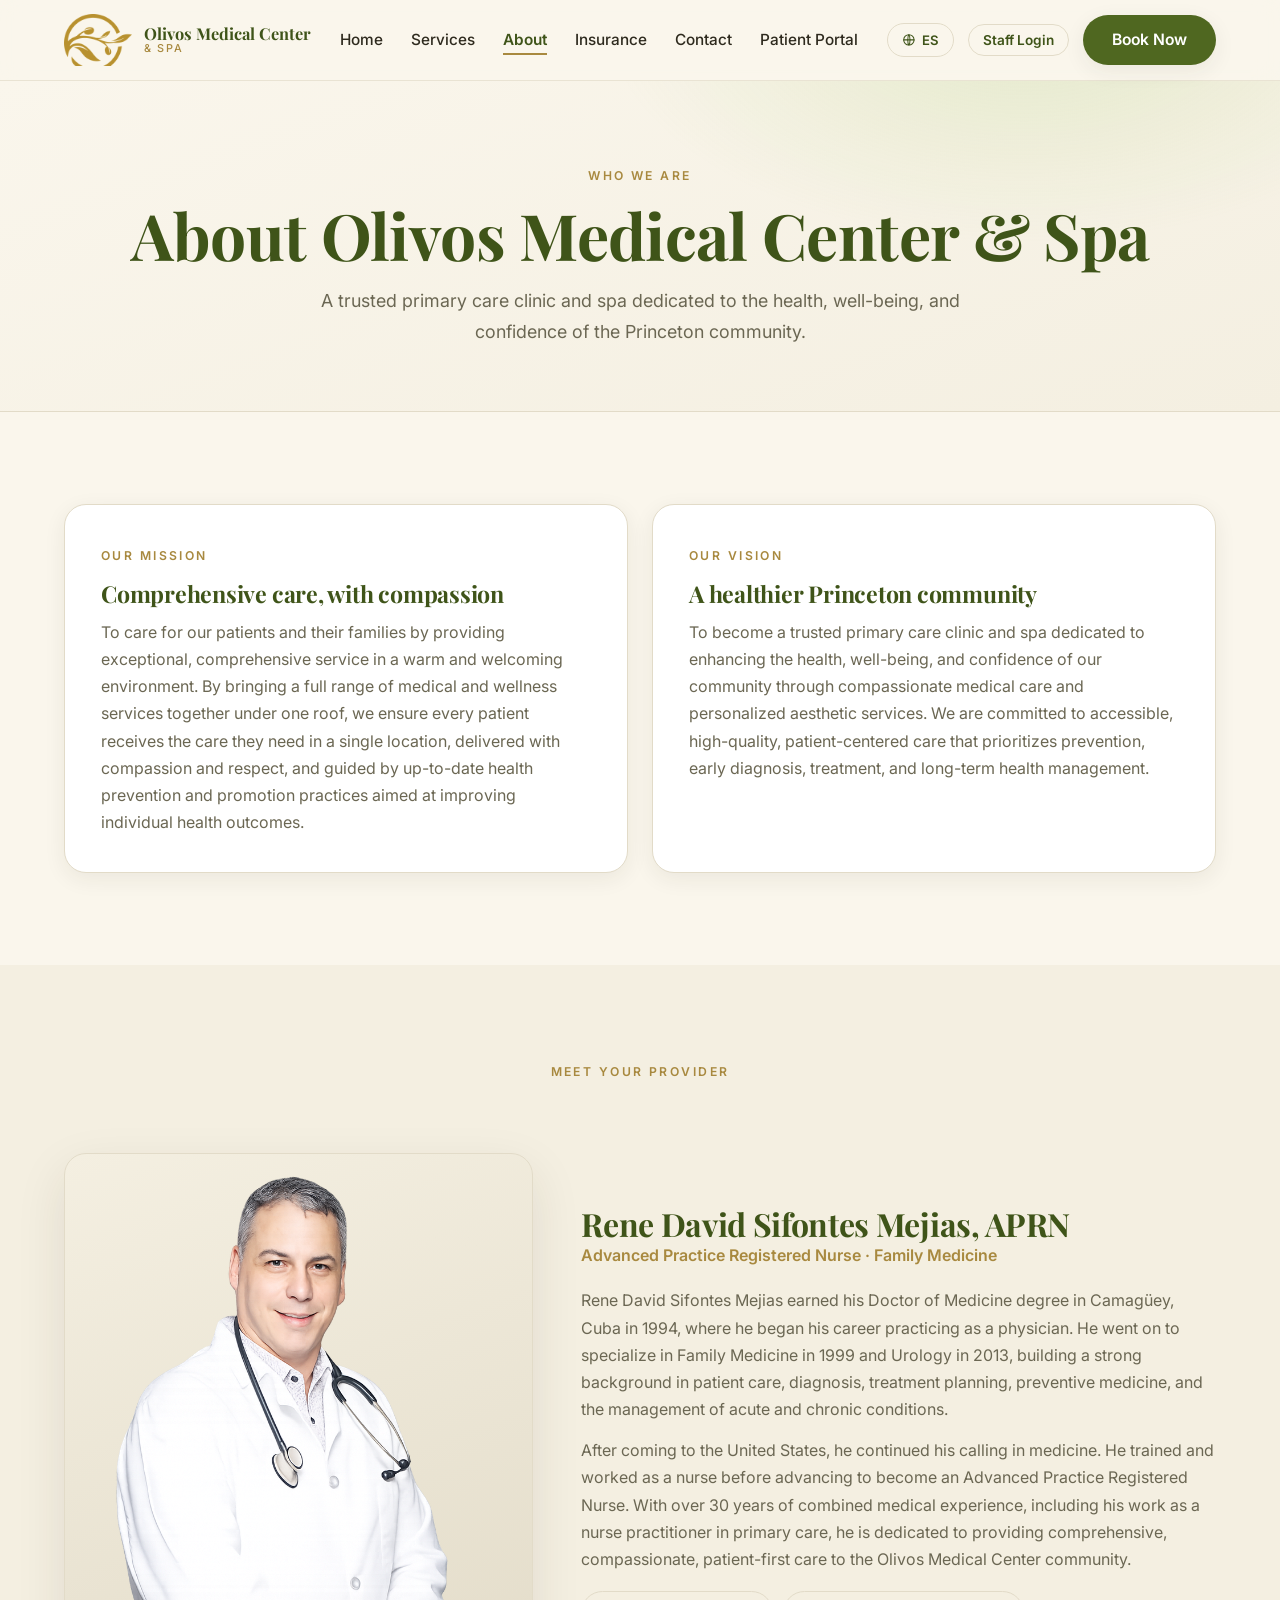
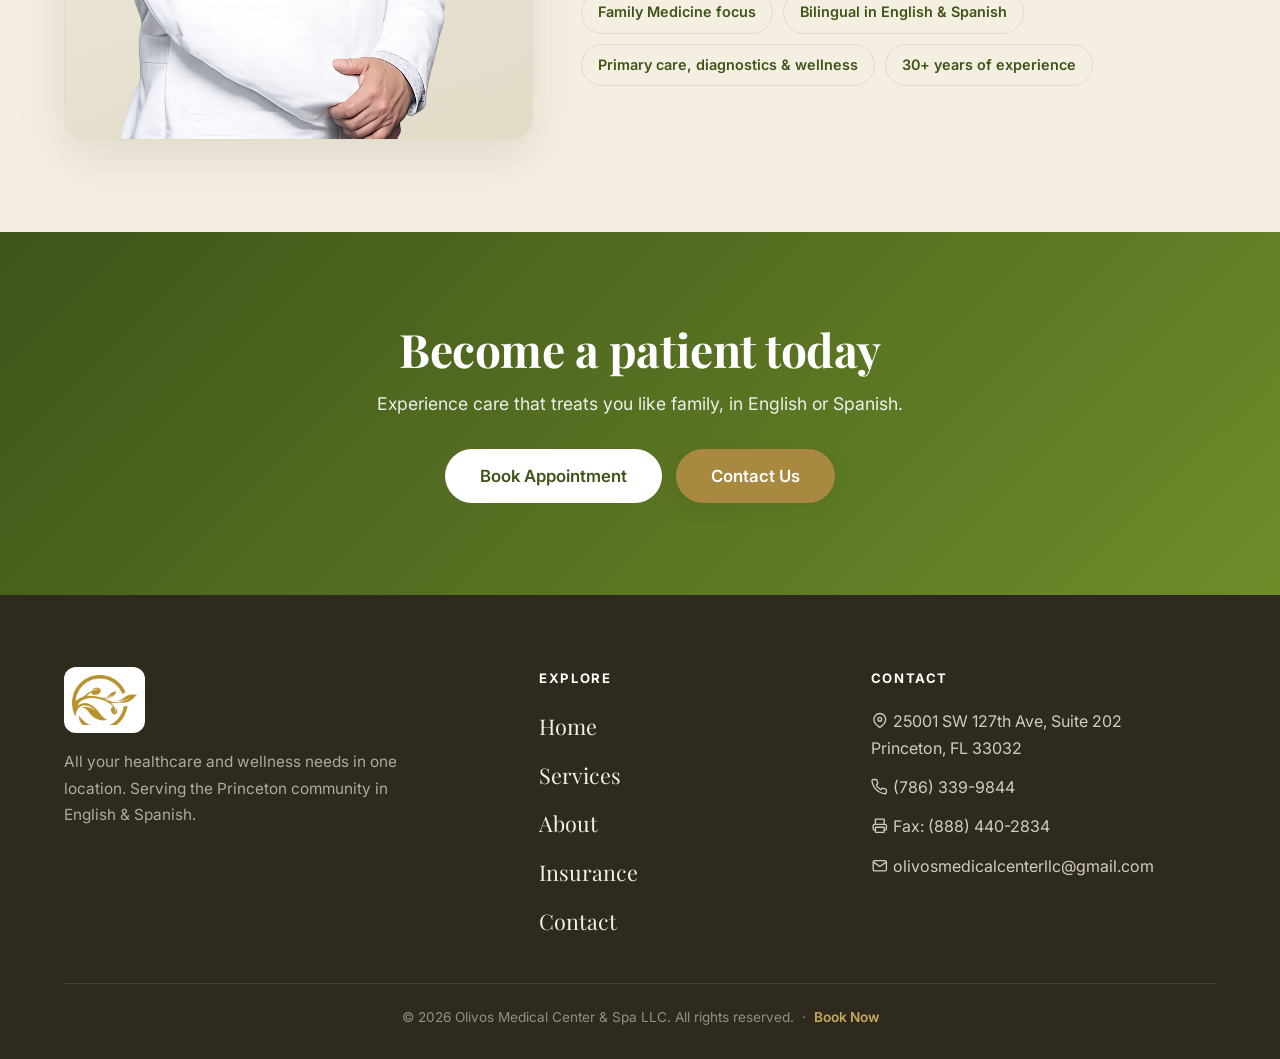
==== commit 1ce5443f: "Staff Portal button added log in buttons confirgured" ====
--- a/about.html
+++ b/about.html
@@ -34,9 +34,11 @@
         <li><a href="insurance.html" data-en="Insurance" data-es="Seguros">Insurance</a></li>
         <li><a href="contact.html" data-en="Contact" data-es="Contacto">Contact</a></li>
         <li><a href="#" data-link="portal" data-en="Patient Portal" data-es="Portal del Paciente">Patient Portal</a></li>
+        <li class="staff-mobile"><a href="staff-login.html" data-en="Staff Login" data-es="Acceso Personal">Staff Login</a></li>
       </ul>
       <div class="nav-right">
         <button class="lang-toggle" aria-label="Switch language"><svg class="ic" viewBox="0 0 24 24" fill="none" stroke="currentColor" stroke-width="1.8" stroke-linecap="round" stroke-linejoin="round" aria-hidden="true"><circle cx="12" cy="12" r="9"/><path d="M3 12h18"/><path d="M12 3c2.6 2.6 2.6 15.4 0 18M12 3c-2.6 2.6-2.6 15.4 0 18"/></svg> <span class="lang-current">ES</span></button>
+        <a href="staff-login.html" class="btn btn-outline nav-staff" data-en="Staff Login" data-es="Acceso Personal">Staff Login</a>
         <a href="#" data-link="booking" class="btn btn-primary" data-en="Book Now" data-es="Reservar">Book Now</a>
         <button class="nav-toggle" aria-label="Menu"><span></span><span></span><span></span></button>
       </div>
@@ -145,7 +147,7 @@
         </div>
       </div>
       <div class="footer-bottom">
-        <span data-en="© 2026 Olivos Medical Center & Spa LLC. All rights reserved." data-es="© 2026 Olivos Medical Center & Spa LLC. Todos los derechos reservados.">© 2026 Olivos Medical Center &amp; Spa LLC. All rights reserved.</span>
+        <span data-en="© 2026 Olivos Medical Center & Spa LLC. All rights reserved." data-es="© 2026 Olivos Medical Center & Spa LLC. Todos los derechos reservados.">© 2026 Olivos Medical Center &amp; Spa LLC. All rights reserved.</span> &nbsp;·&nbsp; <a href="#" data-link="booking" class="staff-link" data-en="Book Now" data-es="Reservar">Book Now</a>
       </div>
     </div>
   </footer>
--- a/styles.css
+++ b/styles.css
@@ -445,3 +445,10 @@
 .carrier-tile:hover { transform: translateY(-4px); box-shadow: var(--shadow); }
 .carrier-logo { max-height: 56px; max-width: 100%; width: auto; object-fit: contain; }
 .carrier-name { font-family: var(--font-head); font-size: 1.1rem; color: var(--olive-deep); font-weight: 700; line-height: 1.15; }
+
+.footer-bottom .staff-link{color:var(--gold-light);font-weight:600;text-decoration:none;}
+.footer-bottom .staff-link:hover{color:#fff;text-decoration:underline;}
+
+.nav-staff{padding:8px 14px;font-size:.85rem}
+.staff-mobile{display:none}
+@media (max-width:980px){.nav-staff{display:none}.staff-mobile{display:block}}
